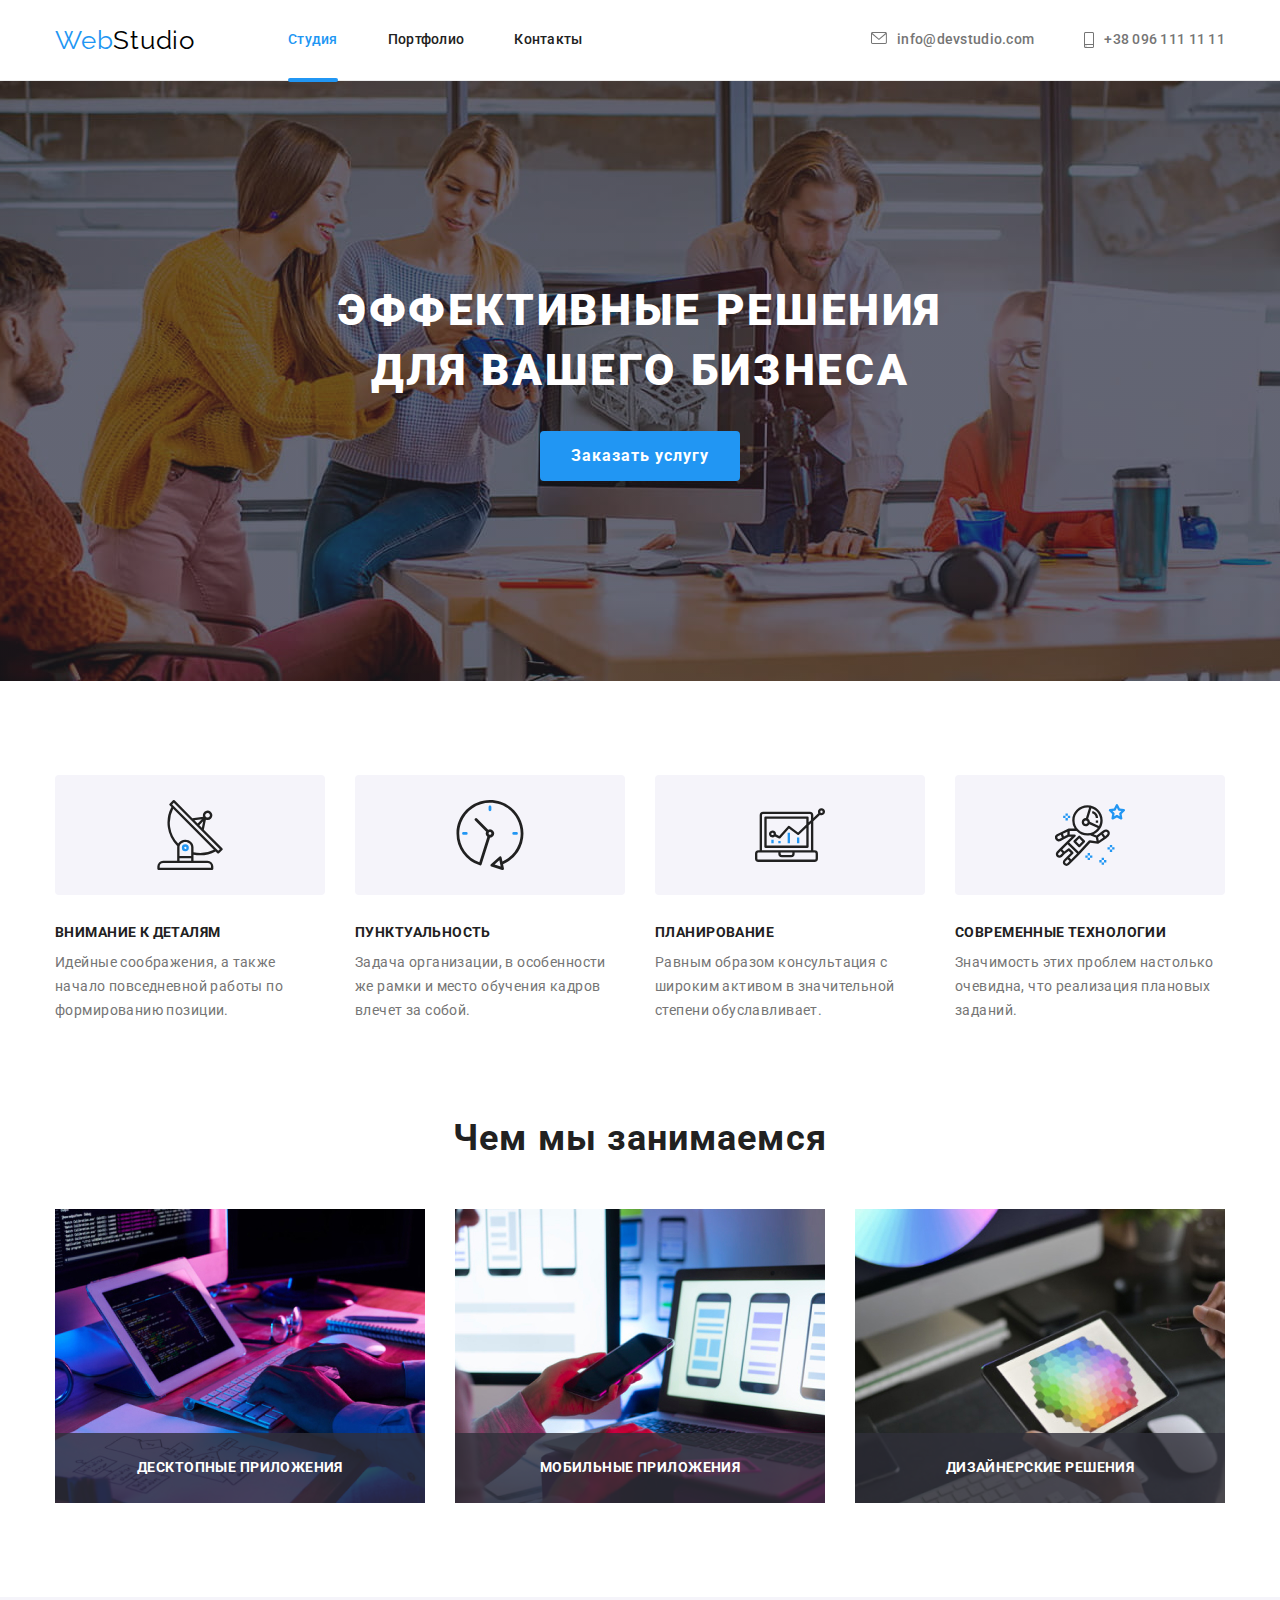
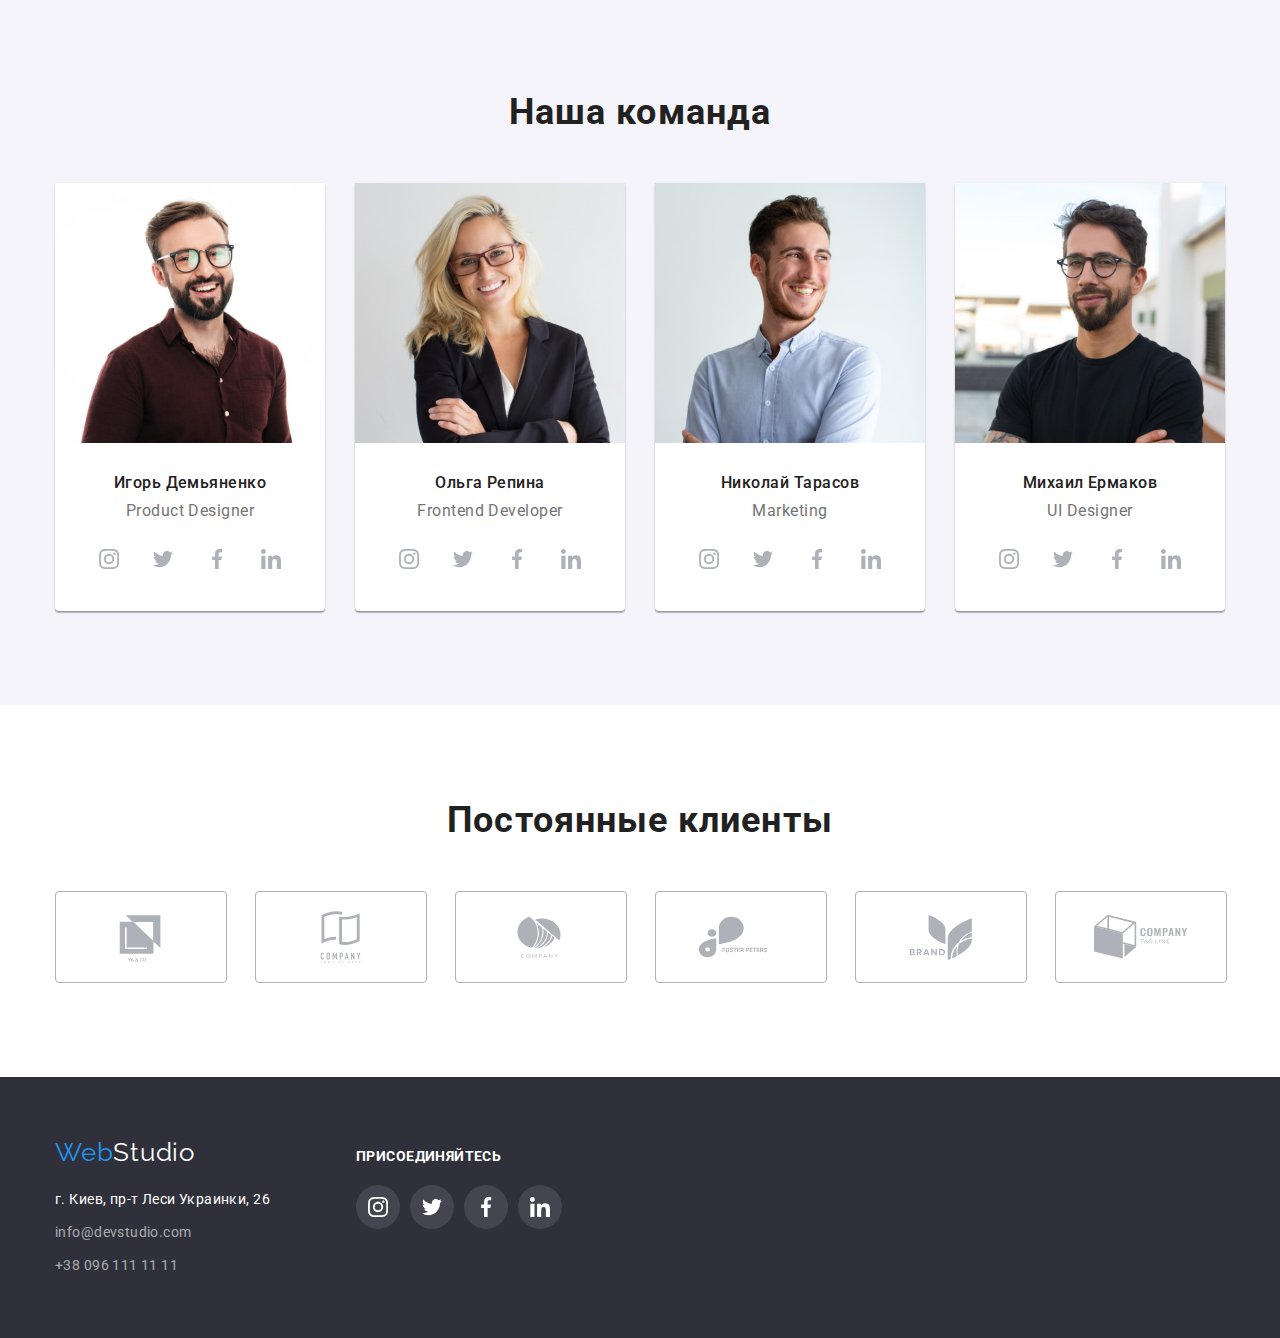
==== index.html @ a4a15072 "add file" ====
<!DOCTYPE html>
<html lang="ru">
  <head>
    <meta charset="UTF-8" />
    <meta http-equiv="X-UA-Compatible" content="IE=edge" />
    <meta name="viewport" content="width=device-width, initial-scale=1.0" />
    <title>WebStudio</title>
    <link rel="preconnect" href="https://fonts.googleapis.com" />
    <link rel="preconnect" href="https://fonts.gstatic.com" crossorigin />
    <link
      href="https://fonts.googleapis.com/css2?family=Raleway:wght@700&family=Roboto:wght@400;500;700;900&display=swap"
      rel="stylesheet"
    />
    <link
      rel="stylesheet"
      href="https://cdnjs.cloudflare.com/ajax/libs/modern-normalize/1.1.0/modern-normalize.min.css"
    />
    <link rel="stylesheet" href="./css/styles.css" />
  </head>
  <body>
    <header class="border">
      <div class="container header-div">
        <div class="header-div">
          <a href="" class="logo">
            <span class="logo-1">Web</span><span class="logo-2">Studio</span></a
          >
          <nav>
            <ul class="site-nav list">
              <li class="iten">
                <a href="./index.html" class="site-nav-activ">Студия</a>
              </li>
              <li class="iten">
                <a href="./portfolio.html" class="site-nav-list">Портфолио</a>
              </li>
              <li class="iten">
                <a href="" class="site-nav-list">Контакты</a>
              </li>
            </ul>
          </nav>
        </div>
        <div class="contacts">
          <ul class="contacts-list list">
            <li class="iten">
              <a href="mailto:info@devstudio.com" class="contacts-info">
                <svg class="header-icon" width="16" height="12">
                  <use href="./img/symbol-defs.svg#icon-envelope"></use>
                </svg>
                info@devstudio.com</a
              >
            </li>
            <li class="iten">
              <a href="tel:+380961111111" class="contacts-info">
                <svg class="header-icon" width="10" height="16">
                  <use href="./img/symbol-defs.svg#icon-smartphone"></use>
                </svg>
                +38 096 111 11 11</a
              >
            </li>
          </ul>
        </div>
      </div>
    </header>
    <main>
      <section class="heading">
        <div class="container">
          <h1 class="heading-text title">
            ЭФФЕКТИВНЫЕ РЕШЕНИЯ ДЛЯ ВАШЕГО БИЗНЕСА
          </h1>
          <button type="button" class="button-heading-activ" data-modal-open>
            Заказать услугу
          </button>
        </div>
      </section>
      <section class="heading-section">
        <div class="container">
          <ul class="features-list list">
            <li class="features-section">
              <div class="icon-div">
                <svg class="features-icon">
                  <use href="./img/symbol-defs.svg#icon-antenna"></use>
                </svg>
              </div>
              <h3 class="features-list-title title">Внимание к деталям</h3>
              <p class="features-list-text">
                Идейные соображения, а также начало повседневной работы по
                формированию позиции.
              </p>
            </li>
            <li class="features-section">
              <div class="icon-div">
                <svg class="features-icon">
                  <use href="./img/symbol-defs.svg#icon-clock"></use>
                </svg>
              </div>
              <h3 class="features-list-title title">Пунктуальность</h3>
              <p class="features-list-text">
                Задача организации, в особенности же рамки и место обучения
                кадров влечет за собой.
              </p>
            </li>
            <li class="features-section">
              <div class="icon-div">
                <svg class="features-icon">
                  <use href="./img/symbol-defs.svg#icon-diagram"></use>
                </svg>
              </div>
              <h3 class="features-list-title title">Планирование</h3>
              <p class="features-list-text">
                Равным образом консультация с широким активом в значительной
                степени обуславливает.
              </p>
            </li>
            <li class="features-section">
              <div class="icon-div">
                <svg class="features-icon">
                  <use href="./img/symbol-defs.svg#icon-astronaut"></use>
                </svg>
              </div>
              <h3 class="features-list-title title">Современные технологии</h3>
              <p class="features-list-text">
                Значимость этих проблем настолько очевидна, что реализация
                плановых заданий.
              </p>
            </li>
          </ul>
        </div>
      </section>
      <section class="heading-div">
        <div class="container user-work">
          <h2 class="user-portfolio title">Чем мы занимаемся</h2>
          <ul class="user-portfolio-list list">
            <li class="user-portfolio-img">
              <img
                src="img/img-1.jpg"
                alt="программирование"
                width="370"
                height="294"
              />
              <p class="user-img-text">Десктопные приложения</p>
            </li>
            <li class="user-portfolio-img">
              <img
                src="img/img-2.jpg"
                alt="мобильные приложения"
                width="370"
                height="294"
              />
              <p class="user-img-text">Мобильные приложения</p>
            </li>
            <li class="user-portfolio-img">
              <img src="img/img-3.jpg" alt="дизайн" width="370" height="294" />
              <p class="user-img-text">Дизайнерские решения</p>
            </li>
          </ul>
        </div>
      </section>
      <section class="user-team">
        <div class="container">
          <h2 class="user-team-title title">Наша команда</h2>
          <ul class="user-team-list list">
            <li class="user-team-img">
              <img
                src="img/img-4.jpg"
                alt="Игорь Демьяненко"
                width="270"
                height="260"
              />
              <div class="profession-div">
                <h3 class="user-name title">Игорь Демьяненко</h3>
                <p lang="en" class="user-profession">Product Designer</p>
                <div class="box">
                  <ul class="team-box list">
                    <li class="box-list">
                      <a
                        href=""
                        target="_blank"
                        rel="noopener noreferrer nofollow"
                        class="box-list-icon"
                      >
                        <svg class="user-icon" width="20" height="20">
                          <use
                            href="./img/symbol-defs.svg#icon-instagram"
                          ></use>
                        </svg>
                      </a>
                    </li>
                    <li class="box-list">
                      <a
                        href=""
                        target="_blank"
                        rel="noopener noreferrer nofollow"
                        class="box-list-icon"
                      >
                        <svg class="user-icon" width="20" height="20">
                          <use href="./img/symbol-defs.svg#icon-twitter"></use>
                        </svg>
                      </a>
                    </li>
                    <li class="box-list">
                      <a
                        href=""
                        target="_blank"
                        rel="noopener noreferrer nofollow"
                        class="box-list-icon"
                      >
                        <svg class="user-icon" width="20" height="20">
                          <use href="./img/symbol-defs.svg#icon-facebook"></use>
                        </svg>
                      </a>
                    </li>
                    <li class="box-list">
                      <a
                        href=""
                        target="_blank"
                        rel="noopener noreferrer nofollow"
                        class="box-list-icon"
                      >
                        <svg class="user-icon" width="20" height="20">
                          <use href="./img/symbol-defs.svg#icon-linkedin"></use>
                        </svg>
                      </a>
                    </li>
                  </ul>
                </div>
              </div>
            </li>
            <li class="user-team-img">
              <img
                src="img/img-5.jpg"
                alt="Ольга Репина"
                width="270"
                height="260"
              />
              <div class="profession-div">
                <h3 class="user-name title">Ольга Репина</h3>
                <p lang="en" class="user-profession">Frontend Developer</p>
                <div class="box">
                  <ul class="team-box list">
                    <li class="box-list">
                      <a
                        href=""
                        target="_blank"
                        rel="noopener noreferrer nofollow"
                        class="box-list-icon"
                      >
                        <svg class="user-icon" width="20" height="20">
                          <use
                            href="./img/symbol-defs.svg#icon-instagram"
                          ></use>
                        </svg>
                      </a>
                    </li>
                    <li class="box-list">
                      <a
                        href=""
                        target="_blank"
                        rel="noopener noreferrer nofollow"
                        class="box-list-icon"
                      >
                        <svg class="user-icon" width="20" height="20">
                          <use href="./img/symbol-defs.svg#icon-twitter"></use>
                        </svg>
                      </a>
                    </li>
                    <li class="box-list">
                      <a
                        href=""
                        target="_blank"
                        rel="noopener noreferrer nofollow"
                        class="box-list-icon"
                      >
                        <svg class="user-icon" width="20" height="20">
                          <use href="./img/symbol-defs.svg#icon-facebook"></use>
                        </svg>
                      </a>
                    </li>
                    <li class="box-list">
                      <a
                        href=""
                        target="_blank"
                        rel="noopener noreferrer nofollow"
                        class="box-list-icon"
                      >
                        <svg class="user-icon" width="20" height="20">
                          <use href="./img/symbol-defs.svg#icon-linkedin"></use>
                        </svg>
                      </a>
                    </li>
                  </ul>
                </div>
              </div>
            </li>
            <li class="user-team-img">
              <img
                src="img/img-6.jpg"
                alt="Николай Тарасов"
                width="270"
                height="260"
              />
              <div class="profession-div">
                <h3 class="user-name title">Николай Тарасов</h3>
                <p lang="en" class="user-profession">Marketing</p>
                <div class="box">
                  <ul class="team-box list">
                    <li class="box-list">
                      <a
                        href=""
                        target="_blank"
                        rel="noopener noreferrer nofollow"
                        class="box-list-icon"
                      >
                        <svg class="user-icon" width="20" height="20">
                          <use
                            href="./img/symbol-defs.svg#icon-instagram"
                          ></use>
                        </svg>
                      </a>
                    </li>
                    <li class="box-list">
                      <a
                        href=""
                        target="_blank"
                        rel="noopener noreferrer nofollow"
                        class="box-list-icon"
                      >
                        <svg class="user-icon" width="20" height="20">
                          <use href="./img/symbol-defs.svg#icon-twitter"></use>
                        </svg>
                      </a>
                    </li>
                    <li class="box-list">
                      <a
                        href=""
                        target="_blank"
                        rel="noopener noreferrer nofollow"
                        class="box-list-icon"
                      >
                        <svg class="user-icon" width="20" height="20">
                          <use href="./img/symbol-defs.svg#icon-facebook"></use>
                        </svg>
                      </a>
                    </li>
                    <li class="box-list">
                      <a
                        href=""
                        target="_blank"
                        rel="noopener noreferrer nofollow"
                        class="box-list-icon"
                      >
                        <svg class="user-icon" width="20" height="20">
                          <use href="./img/symbol-defs.svg#icon-linkedin"></use>
                        </svg>
                      </a>
                    </li>
                  </ul>
                </div>
              </div>
            </li>
            <li class="user-team-img">
              <img
                src="img/img-7.jpg"
                alt="Михаил Ермаков"
                width="270"
                height="260"
              />
              <div class="profession-div">
                <h3 class="user-name title">Михаил Ермаков</h3>
                <p lang="en" class="user-profession">UI Designer</p>
                <div class="box">
                  <ul class="team-box list">
                    <li class="box-list">
                      <a
                        href=""
                        target="_blank"
                        rel="noopener noreferrer nofollow"
                        class="box-list-icon"
                      >
                        <svg class="user-icon" width="20" height="20">
                          <use
                            href="./img/symbol-defs.svg#icon-instagram"
                          ></use>
                        </svg>
                      </a>
                    </li>
                    <li class="box-list">
                      <a
                        href=""
                        target="_blank"
                        rel="noopener noreferrer nofollow"
                        class="box-list-icon"
                      >
                        <svg class="user-icon" width="20" height="20">
                          <use href="./img/symbol-defs.svg#icon-twitter"></use>
                        </svg>
                      </a>
                    </li>
                    <li class="box-list">
                      <a
                        href=""
                        target="_blank"
                        rel="noopener noreferrer nofollow"
                        class="box-list-icon"
                      >
                        <svg class="user-icon" width="20" height="20">
                          <use href="./img/symbol-defs.svg#icon-facebook"></use>
                        </svg>
                      </a>
                    </li>
                    <li class="box-list">
                      <a
                        href=""
                        target="_blank"
                        rel="noopener noreferrer nofollow"
                        class="box-list-icon"
                      >
                        <svg class="user-icon" width="20" height="20">
                          <use href="./img/symbol-defs.svg#icon-linkedin"></use>
                        </svg>
                      </a>
                    </li>
                  </ul>
                </div>
              </div>
            </li>
          </ul>
        </div>
      </section>
      <section class="user-client">
        <div class="container">
          <h2 class="user-team-title title">Постоянные клиенты</h2>
          <ul class="team-box list">
            <li class="client-list">
              <a href="" class="client-list-icon">
                <svg class="user-icon" width="106" height="60">
                  <use href="./img/symbol-defs.svg#icon-Logo1"></use>
                </svg>
              </a>
            </li>
            <li class="client-list">
              <a href="" class="client-list-icon">
                <svg class="user-icon" width="106" height="60">
                  <use href="./img/symbol-defs.svg#icon-Logo2"></use>
                </svg>
              </a>
            </li>
            <li class="client-list">
              <a href="" class="client-list-icon">
                <svg class="user-icon" width="106" height="60">
                  <use href="./img/symbol-defs.svg#icon-Logo3"></use>
                </svg>
              </a>
            </li>
            <li class="client-list">
              <a href="" class="client-list-icon">
                <svg class="user-icon" width="106" height="60">
                  <use href="./img/symbol-defs.svg#icon-Logo4"></use>
                </svg>
              </a>
            </li>
            <li class="client-list">
              <a href="" class="client-list-icon">
                <svg class="user-icon" width="106" height="60">
                  <use href="./img/symbol-defs.svg#icon-Logo5"></use>
                </svg>
              </a>
            </li>
            <li class="client-list">
              <a href="" class="client-list-icon">
                <svg class="user-icon" width="106" height="60">
                  <use href="./img/symbol-defs.svg#icon-Logo6"></use>
                </svg>
              </a>
            </li>
          </ul>
        </div>
      </section>
    </main>

    <footer class="footer-contacts footer-div">
      <div class="container footer-container">
        <div>
          <a href="" class="logo logo-footer">
            <span class="logo-1">Web</span><span class="logo-3">Studio</span></a
          >
          <address class="footer-address">
            <ul class="footer-contacts-list list">
              <li class="footer-iten">
                <a
                  href="https://goo.gl/maps/tQwy83gQyjdD5JpE6"
                  class="footer-list-address-activ"
                  >г. Киев, пр-т Леси Украинки, 26</a
                >
              </li>
              <li class="footer-iten">
                <a href="mailto:info@devstudio.com" class="footer-list-address"
                  >info@devstudio.com</a
                >
              </li>
              <li class="footer-iten">
                <a href="tel:+380961111111" class="footer-list-address"
                  >+38 096 111 11 11</a
                >
              </li>
            </ul>
          </address>
        </div>
        <div class="footer-box">
          <h2 class="footer-title">Присоединяйтесь</h2>
          <ul class="team-box list">
            <li class="box-list">
              <a
                href=""
                target="_blank"
                rel="noopener noreferrer nofollow"
                class="team-box-list"
              >
                <svg class="user-icon" width="20" height="20">
                  <use href="./img/symbol-defs.svg#icon-instagram-f"></use>
                </svg>
              </a>
            </li>
            <li class="box-list">
              <a
                href=""
                target="_blank"
                rel="noopener noreferrer nofollow"
                class="team-box-list"
              >
                <svg class="user-icon" width="20" height="20">
                  <use href="./img/symbol-defs.svg#icon-twitter-f"></use>
                </svg>
              </a>
            </li>
            <li class="box-list">
              <a
                href=""
                target="_blank"
                rel="noopener noreferrer nofollow"
                class="team-box-list"
              >
                <svg class="user-icon" width="20" height="20">
                  <use href="./img/symbol-defs.svg#icon-facebook-f"></use>
                </svg>
              </a>
            </li>
            <li class="box-list">
              <a
                href=""
                target="_blank"
                rel="noopener noreferrer nofollow"
                class="team-box-list"
              >
                <svg class="user-icon" width="20" height="20">
                  <use href="./img/symbol-defs.svg#icon-linkedin-f"></use>
                </svg>
              </a>
            </li>
          </ul>
        </div>
      </div>
    </footer>
    <div class="backdrop is-hidden" data-modal>
      <div class="modal">
        <button type="button" class="modal-close-btn" data-modal-close>
          X
        </button>
      </div>
    </div>
    <script src="./js/modal.js"></script>
  </body>
</html>
---- css/styles.css ----
:root {
  --primary-text-color: #757575;
  --title-text-color: #212121;
  --activ-color: #2196f3;
  --color-header: #000000;
  --color-text-reserve: #ffffff;
  --color-footer-contacts: rgba(255, 255, 255, 0.6);
  --color-icons: #afb1b8;
}

body {
  margin: 0;
  font-family: "Roboto", sans-serif;
  background-color: #ffffff;
  color: var(--title-text-color);
}

/*--------------------------logo----------------------------*/
.logo {
  text-decoration: none;
  display: flex;
  padding-top: 24px;
  padding-bottom: 24px;
}

.logo-1,
.logo-2,
.logo-3 {
  font-family: "Raleway", sans-serif;
  font-size: 26px;
  line-height: 1.19;
  letter-spacing: 0.03em;
}

.logo-1 {
  color: var(--activ-color);
}

.logo-2 {
  color: var(--color-header);
}

.logo-3 {
  color: var(--color-text-reserve);
}

.container {
  width: 1200px;
  margin: 0 auto;
  padding-left: 15px;
  padding-right: 15px;
}

/*--------------------------studio-main---------------------------*/
.border {
  border-bottom: 1px solid #ececec;
}

.title {
  color: var(--title-text-color);
  margin: 0;
}

.header-div {
  display: flex;
  align-items: center;
}

.contacts-list > .iten {
  display: flex;
  align-items: center;
}

.list {
  margin: 0;
  padding: 0;
  list-style: none;
}

.site-nav {
  display: flex;
  margin-left: 93px;
  align-items: baseline;
}

.iten:not(:last-child) {
  margin-right: 50px;
}

.site-nav a {
  text-decoration: none;
  transition: color 250ms cubic-bezier(0.4, 0, 0.2, 1), fill 250ms cubic-bezier(0.4, 0, 0.2, 1);
}

.site-nav-activ {
  display: block;
  padding-top: 32px;
  padding-bottom: 32px;

  font-weight: 500;
  font-size: 14px;
  line-height: 1.14;
  color: var(--activ-color);
  letter-spacing: 0.02em;
  position: relative;
}

.site-nav-list {
  display: block;
  padding-top: 32px;
  padding-bottom: 32px;

  font-weight: 500;
  font-size: 14px;
  line-height: 1.14;
  color: var(--title-text-color);
  letter-spacing: 0.02em;
  position: relative;
  transition: color 250ms cubic-bezier(0.4, 0, 0.2, 1), fill 250ms cubic-bezier(0.4, 0, 0.2, 1);
}

.site-nav a:hover,
.site-nav a:focus {
  color: var(--activ-color);
}

.site-nav-list:hover::after {
  content: "";
  height: 4px;
  width: 100%;
  background-color: #2196f3;
  border-radius: 2px;
  margin-top: 30px;
  display: block;
  position: absolute;
}

.site-nav-activ::after {
  content: "";
  height: 4px;
  width: 100%;
  background-color: #2196f3;
  border-radius: 2px;
  margin-top: 30px;
  display: block;
  position: absolute;
}

.contacts {
  display: flex;
  margin-left: auto;
}

.contacts-list {
  display: flex;
  margin-left: auto;
}

.contacts .contacts-info {
  display: flex;
  padding-top: 32px;
  padding-bottom: 32px;

  font-weight: 500;
  font-size: 14px;
  line-height: 1.14;
  text-decoration: none;
  color: var(--primary-text-color);
  letter-spacing: 0.02em;
  transition: color 250ms cubic-bezier(0.4, 0, 0.2, 1), fill 250ms cubic-bezier(0.4, 0, 0.2, 1);
}

.header-icon {
  margin-right: 10px;
  fill: currentColor;
}

.contacts-list .contacts-info:hover,
.contacts-list .contacts-info:focus {
  color: var(--activ-color);
}

.heading-div {
  padding-bottom: 94px;
}

.heading {
  background-color: #c4c4c4;
  height: 600px;
  padding-top: 200px;
  background-image: linear-gradient(
      to right,
      rgba(47, 48, 58, 0.4),
      rgba(47, 48, 58, 0.4)
    ),
    url(../img/hero.jpg);

  background-repeat: no-repeat;
  background-position: center;
  background-size: cover;
}

.heading-text {
  display: block;
  margin: 0 252px;
  text-align: center;
  margin-bottom: 30px;

  font-weight: 900;
  font-size: 44px;
  line-height: 1.36;
  text-transform: uppercase;
  color: var(--color-text-reserve);
  letter-spacing: 0.06em;
}

.button-heading-activ {
  display: inline-block;
  align-items: center;
  text-align: center;
  border: 2px solid var(--activ-color);
  border-radius: 4px;
  margin: 0 485px;
  width: 200px;
  height: 50px;

  cursor: pointer;
  font-weight: 700;
  font-size: 16px;
  line-height: 1.88;
  font-family: inherit;
  color: var(--color-text-reserve);
  background-color: #2196f3;
  border-color: var(--activ-color);
  letter-spacing: 0.06em;
}

.container > .button-heading-activ {
  transition: background-color 250ms cubic-bezier(0.4, 0, 0.2, 1), fill 250ms cubic-bezier(0.4, 0, 0.2, 1);
}

.container > .button-heading-activ:hover,
.container > .button-heading-activ:focus {
  background-color: #188ce8;
  box-shadow: 0px 4px 4px rgba(0, 0, 0, 0.15);
  border-radius: 4px;
  border-color: var(--activ-color);
}

.heading-section {
  padding-top: 94px;
  padding-bottom: 94px;
}

.features-list {
  display: flex;
}

.features-section:not(:last-child) {
  margin-right: 30px;
}

.features-section {
  display: block;
  margin-left: auto;
  width: 270px;
}

.icon-div {
  display: flex;
  height: 120px;
  margin-bottom: 30px;
  background-color: #f5f4fa;
  border-radius: 4px;
  justify-content: center;
  align-items: center;
}

.features-icon {
  width: 70px;
  height: 70px;
}

.features-list-title {
  display: block;
  padding: 0;
  font-weight: 700;
  font-size: 14px;
  line-height: 1.14;
  text-transform: uppercase;
  letter-spacing: 0.03em;
}

.features-list-text {
  display: block;
  margin: 10px 0 0 0;
  font-size: 14px;
  line-height: 1.71;
  color: var(--primary-text-color);
  letter-spacing: 0.03em;
}

.user-portfolio {
  display: block;
  margin: 0 0 50px 0;
  text-align: center;

  font-weight: 700;
  font-size: 36px;
  line-height: 1.17;
  letter-spacing: 0.03em;
}

.user-portfolio-list {
  display: flex;
}

.user-portfolio-img {
  position: relative;
}

.user-img-text {
  position: absolute;
  bottom: 0;
  height: 70px;
  width: 100%;
  background-color: rgba(47, 48, 58, 0.8);
  font-weight: 700;
  font-size: 14px;
  line-height: 1.14;
  text-align: center;
  letter-spacing: 0.03em;
  text-transform: uppercase;
  color: #ffffff;
  margin: 0;
  padding: 27px 82px;
}

.user-portfolio-img img {
  display: block;
}

.user-portfolio-img:not(:last-child) {
  margin-right: 30px;
}

.user-team {
  background-color: #f5f4fa;
  padding-top: 94px;
  padding-bottom: 94px;
}

.user-team-title {
  display: block;
  margin: 0;
  text-align: center;
  padding-bottom: 50px;

  font-weight: 700;
  font-size: 36px;
  line-height: 1.17;
  letter-spacing: 0.03em;
}

.user-team-list {
  display: flex;
}

.user-team-list img {
  display: block;
}

.user-team-img:not(:last-child) {
  margin-right: 30px;
}

.user-team-img {
  background-color: #ffffff;
  box-shadow: 0px 1px 3px rgba(0, 0, 0, 0.12), 0px 1px 1px rgba(0, 0, 0, 0.14),
    0px 2px 1px rgba(0, 0, 0, 0.2);
  border-radius: 0px 0px 4px 4px;
  width: 270px;
}

.profession-div {
  padding-top: 30px;
  padding-bottom: 30px;
}

.user-name {
  display: block;
  margin: 0 0 10px 0;
  text-align: center;

  font-weight: 500;
  font-size: 16px;
  line-height: 1.19;
  letter-spacing: 0.03em;
}

.user-profession {
  display: block;
  margin: 0;
  text-align: center;

  font-size: 16px;
  line-height: 1.17;
  color: var(--primary-text-color);
  letter-spacing: 0.03em;
}

.box {
  display: block;
  margin-top: 16px;
}

.team-box {
  display: flex;
  justify-content: center;
}

.box-list-icon {
  display: flex;
  justify-content: center;
  align-items: center;
  width: 44px;
  height: 44px;
  border-radius: 50%;
  padding: 0;
  background-color: #ffffff;
  fill: var(--color-icons);
  transition: background-color 250ms cubic-bezier(0.4, 0, 0.2, 1), fill 250ms cubic-bezier(0.4, 0, 0.2, 1);
}

.box-list:not(:last-child) {
  margin-right: 10px;
}

.box-list-icon:hover,
.box-list-icon:focus {
  background-color: #2196f3;
  fill: var(--color-text-reserve);
}

.user-client {
  padding-top: 94px;
  padding-bottom: 94px;
}

.client-list {
  display: flex;
  width: 170px;
  height: 92px;
  padding: 0;
}

.client-list:not(:last-child) {
  margin-right: 30px;
}

.client-list-icon {
  justify-content: center;
  border: 1px solid #afb1b8;
  box-sizing: border-box;
  border-radius: 4px;
  fill: var(--color-icons);
  transition: border 250ms cubic-bezier(0.4, 0, 0.2, 1), fill 250ms cubic-bezier(0.4, 0, 0.2, 1);
}

.client-list .user-icon {
  margin: 16px 32px;
}

.client-list-icon:hover,
.client-list-icon:focus {
  border: 1px solid #2196f3;
  fill: var(--activ-color);
}

/*--------------------------footer----------------------------*/
.footer-div {
  background-color: #2f303a;
  padding-top: 60px;
  padding-bottom: 60px;
}

.logo-footer {
  padding-bottom: 20px;
  padding-top: 0;
  width: 145px;
}

.footer-contacts-list {
  display: flex;
  flex-direction: column;
  width: 231px;
  padding-left: 0;
}

.footer-iten:not(:last-child) {
  margin-bottom: 9px;
}

.footer-address {
  margin: 0;
  width: 231px;
  font-size: 14px;
  line-height: 1.71;
  font-style: normal;
  letter-spacing: 0.03em;
}

.footer-list-address-activ {
  text-decoration: none;
  color: var(--color-text-reserve);
}

.footer-list-address {
  color: var(--color-footer-contacts);
  text-decoration: none;
  transition: color 250ms cubic-bezier(0.4, 0, 0.2, 1), fill 250ms cubic-bezier(0.4, 0, 0.2, 1);
}

.footer-list-address:hover,
.footer-list-address:focus {
  color: var(--color-text-reserve);
}

.footer-title {
  display: block;
  margin: 0;
  text-align: left;
  padding-bottom: 20px;

  font-weight: 700;
  font-size: 14px;
  line-height: 1.14;
  letter-spacing: 0.03em;
  text-transform: uppercase;
  color: var(--color-text-reserve);
}

.footer-container {
  display: flex;
}

.footer-box {
  margin-top: 12px;
  margin-left: 70px;
}

.team-box-list {
  display: flex;
  justify-content: center;
  align-items: center;
  width: 44px;
  height: 44px;
  border-radius: 50%;
  padding: 0;
  background-color: rgba(255, 255, 255, 0.1);
  fill: var(--color-text-reserve);
  transition: background-color 250ms cubic-bezier(0.4, 0, 0.2, 1), fill 250ms cubic-bezier(0.4, 0, 0.2, 1);
}

.footer-box .box-list:not(:last-child) {
  margin-right: 10px;
}

.team-box-list:hover,
.team-box-list:focus {
  background-color: #2196f3;
  fill: var(--color-text-reserve);
}

/*--------------------------portfolio----------------------------*/
.portfolio-section {
  padding-bottom: 94px;
  padding-top: 94px;
}

.button-list-div {
  margin-bottom: 50px;
}

.button-list {
  display: flex;
  justify-content: center;
  margin: 0;
}

.button-list > .iten:not(:last-child) {
  margin-right: 8px;
}

.button-current-activ {
  display: inline-block;
  align-items: center;
  text-align: center;
  padding: 6px 22px;

  cursor: pointer;
  font-weight: 500;
  font-size: 16px;
  line-height: 1.63;
  font-family: inherit;
  color: var(--color-text-reserve);
  background-color: #2196f3;
  border: none;
  letter-spacing: 0.03em;
  border-radius: 4px;
  box-shadow: 0px 3px 1px rgba(0, 0, 0, 0.1), 0px 1px 2px rgba(0, 0, 0, 0.08),
    0px 2px 2px rgba(0, 0, 0, 0.12);
}

.button-current {
  display: inline-block;
  align-items: center;
  text-align: center;
  padding: 6px 22px;

  cursor: pointer;
  font-weight: 500;
  font-size: 16px;
  line-height: 1.63;
  font-family: inherit;
  color: var(--title-text-color);
  background-color: #f5f4fa;
  border: none;
  letter-spacing: 0.03em;
  border-radius: 4px;
  transition: color 250ms cubic-bezier(0.4, 0, 0.2, 1), fill 250ms cubic-bezier(0.4, 0, 0.2, 1);
}

.button-current:hover,
.button-current:focus {
  color: var(--color-text-reserve);
  background-color: #2196f3;
  border-color: var(--activ-color);
  box-shadow: 0px 3px 1px rgba(0, 0, 0, 0.1), 0px 1px 2px rgba(0, 0, 0, 0.08),
    0px 2px 2px rgba(0, 0, 0, 0.12);
}

.user-portfolio-items {
  display: flex;
  flex-wrap: wrap;
}

.user-portfolio-element {
  width: 370px;
  margin-right: 30px;
  margin-bottom: 30px;
  border: 1px solid #eeeeee;
  box-sizing: border-box;
  transition: color 250ms cubic-bezier(0.4, 0, 0.2, 1), fill 250ms cubic-bezier(0.4, 0, 0.2, 1);
}

.user-portfolio-element:hover .user-portfolio-text {
  transform: translateY(0);
}

.portfolio-img-text {
  position: relative;
  overflow: hidden;
}

.user-portfolio-text {
  position: absolute;
  top: 0;
  background-color: rgba(33, 150, 243, 0.9);
  color: var(--color-text-reserve);
  font-size: 18px;
  line-height: 1.56;
  letter-spacing: 0.03em;
  padding: 63px 24px;
  margin: 0;
  transform: translateY(100%);
  transition: 250ms linear;
  overflow: auto;
}

.user-portfolio-element:hover {
  box-shadow: 0px 4px 4px rgba(0, 0, 0, 0.25);
}

.user-portfolio-element:nth-child(3n) {
  margin-right: 0;
}

.user-portfolio-element:nth-last-child(-n + 3) {
  margin-bottom: 0;
}

.user-portfolio-element img {
  display: block;
}

.portfolio-title {
  padding-top: 20px;
  padding-left: 24px;
  padding-bottom: 20px;
}

.user-portfolio-name {
  display: block;
  margin: 0 0 4px 0;

  font-weight: 700;
  font-size: 18px;
  line-height: 2;
  letter-spacing: 0.06em;
}

.user-portfolio-type {
  display: block;
  margin: 0;

  font-size: 16px;
  line-height: 1.88;
  color: var(--primary-text-color);
  letter-spacing: 0.03em;
}

/* ------------------------------------modal------------------------------ */

.backdrop {
  position: fixed;
  top: 0;
  background-color: rgba(0, 0, 0, 0.2);
  width: 100%;
  height: 100%;
  transition: opacity 250ms, visibility 250ms;
}

.backdrop.is-hidden .modal {
  transform: scale(0.25) rotateY(60deg);
}

.modal {
  width: 528px;
  height: 581px;
  background-color: #ffffff;
  border-radius: 4px;
  position: absolute;
  top: 50%;
  left: 50%;
  transition: transform 250ms;
  transform: translate(-50%, -50%) scale(1) rotateY(0);
}

.modal-close-btn {
  display: inline-block;
  cursor: pointer;
  color: var(--color-header);
  background-color: transparent;
  border: 1px solid rgba(0, 0, 0, 0.1);
  width: 30px;
  height: 30px;
  border-radius: 50%;
  position: absolute;
  top: 8px;
  right: 8px;
  padding: 0;
  text-align: center;
}

.modal-close-btn:hover,
.modal-close-btn:focus {
  border: 1px solid rgba(0, 0, 0);
}

.is-hidden {
  opacity: 0;
  pointer-events: none;
  visibility: hidden;
}
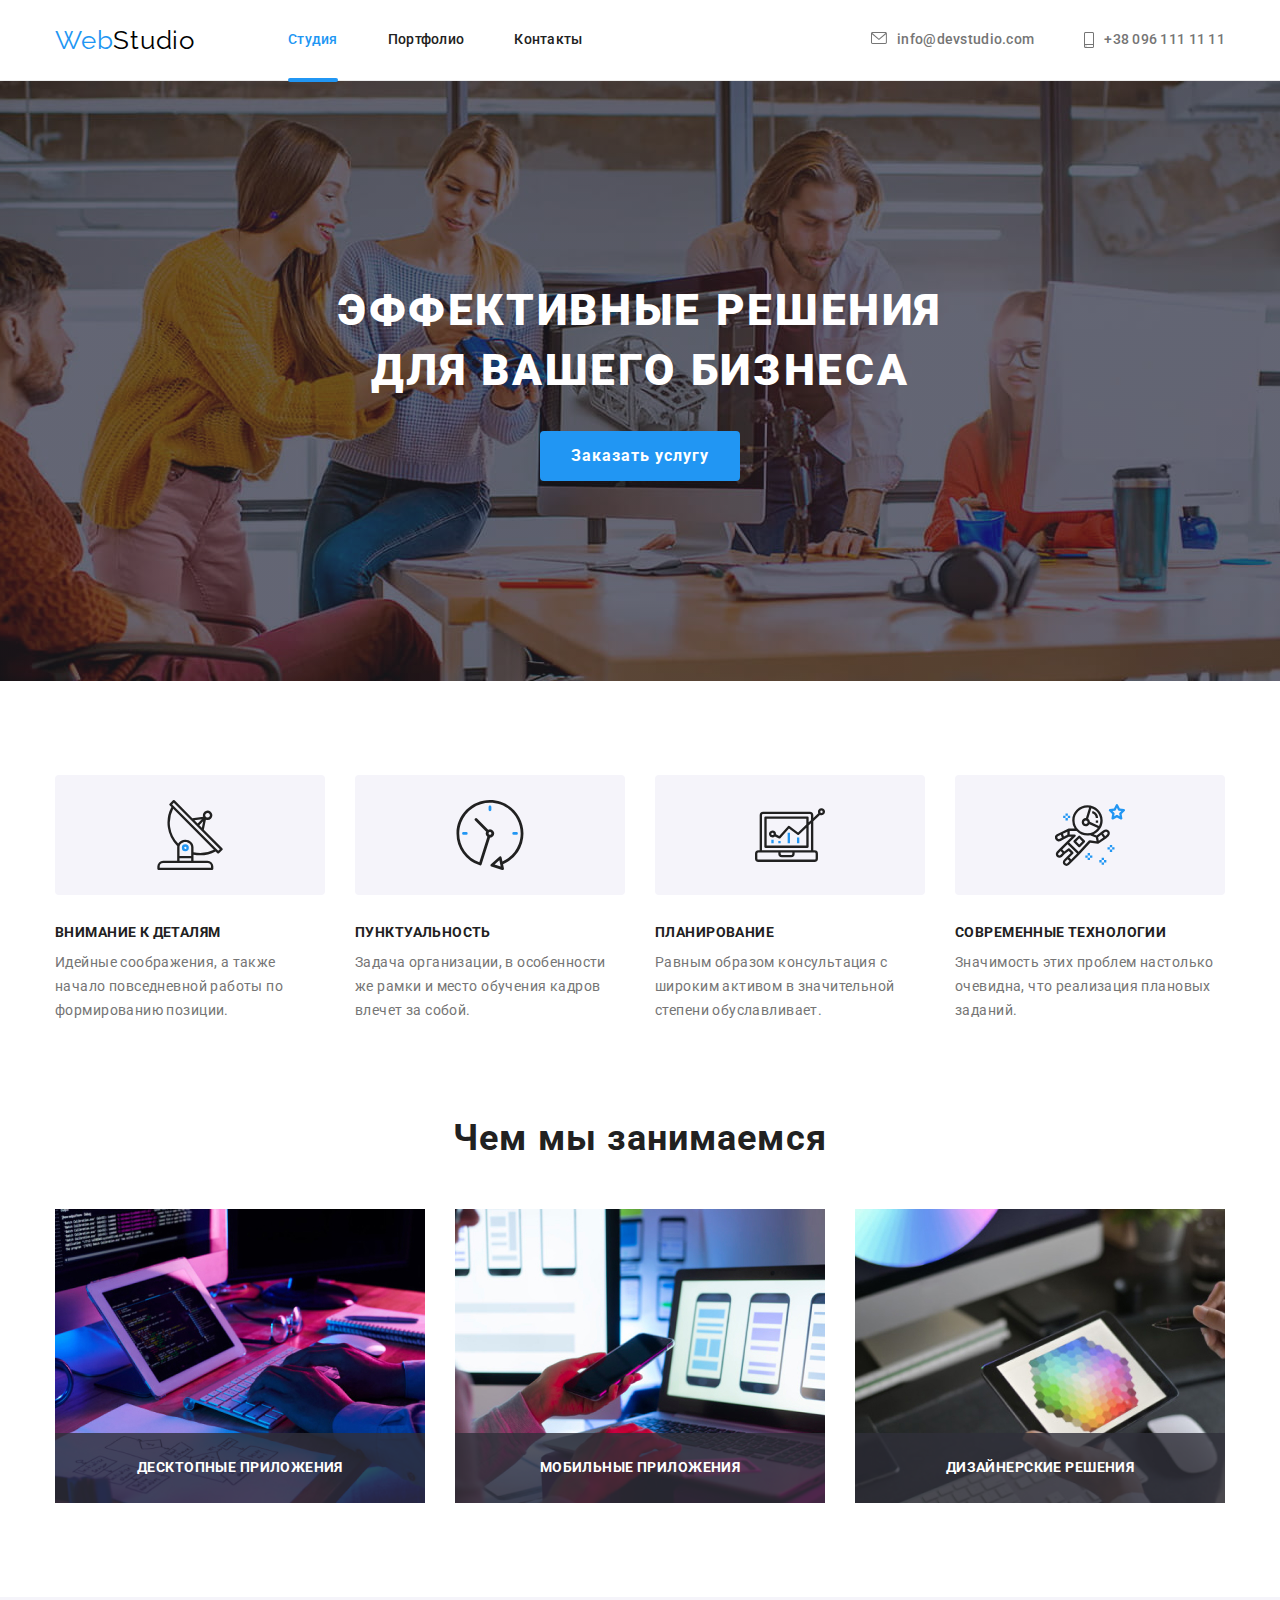
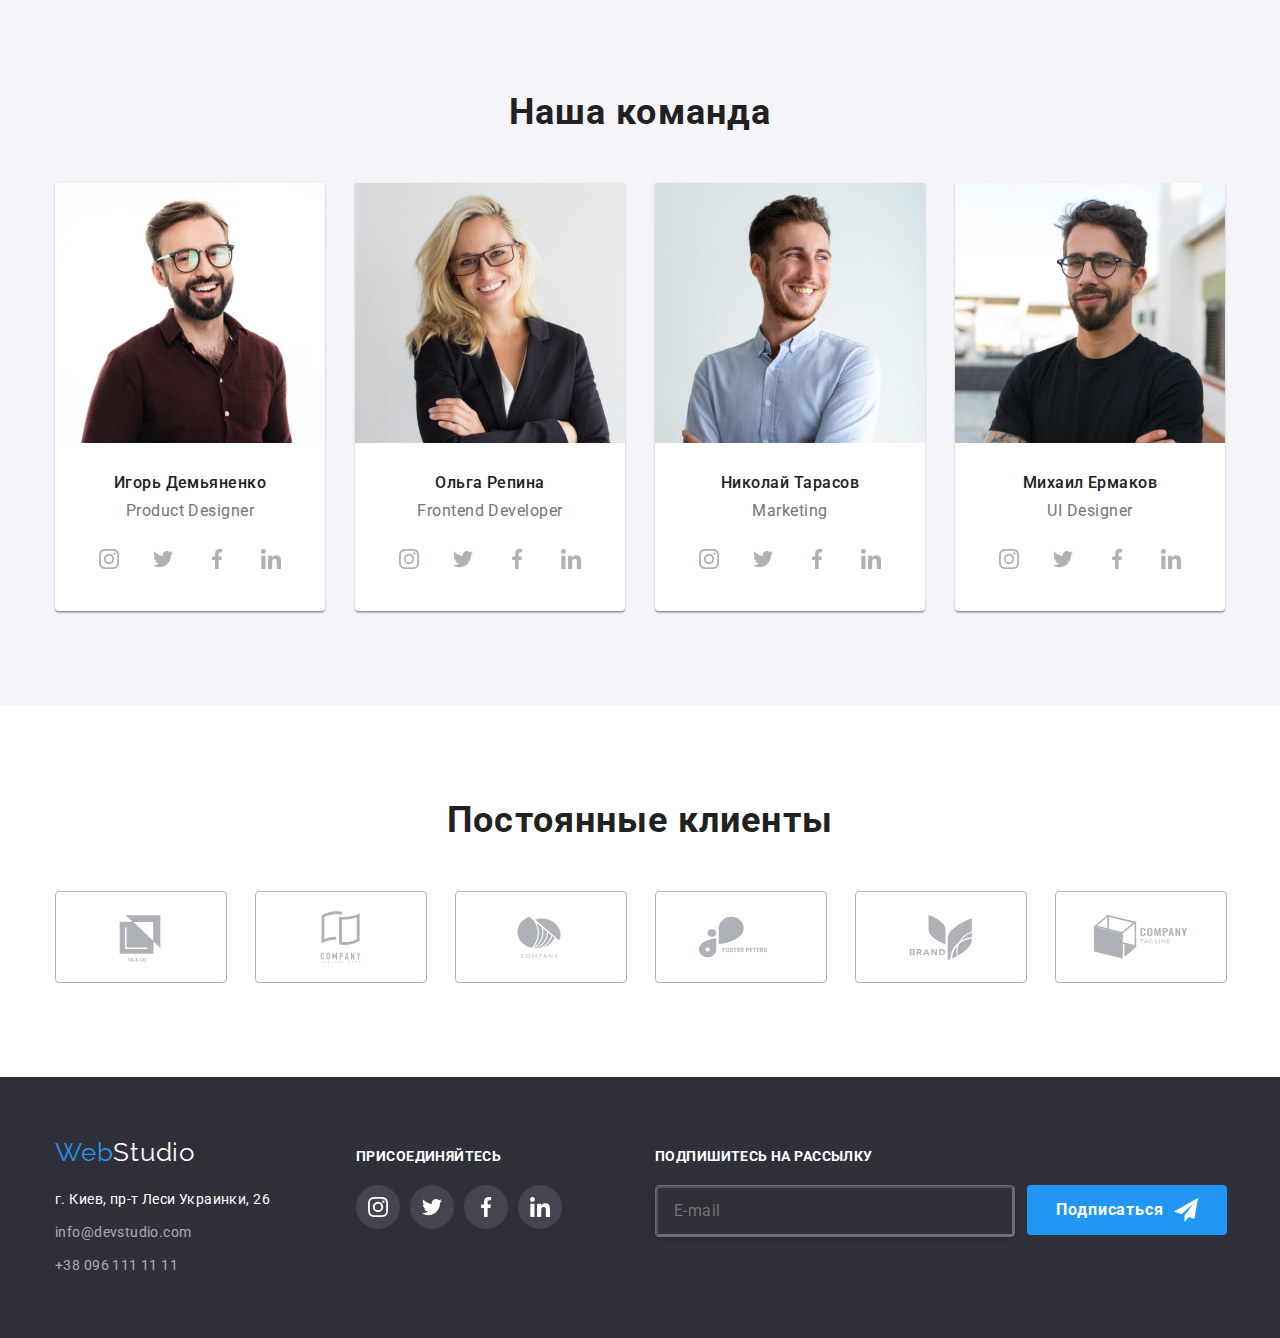
==== commit 4554dccf: "add footer-e-mail" ====
--- a/index.html
+++ b/index.html
@@ -557,8 +557,23 @@
             </li>
           </ul>
         </div>
+        <div class="footer-mail">
+          <h2 class="footer-title">Подпишитесь на рассылку</h2>
+          <form class="footer-form">
+            <label class="footer-form-label">
+              <input type="email" class="footer-form-input" name="email" placeholder="E-mail" required />
+            </label>
+              <button type="submit" class="button-mail">Подписаться
+                <svg class="footer-icon" width="24" height="24">
+                  <use href="./img/symbol-defs.svg#icon-send-f"></use>
+                </svg>
+              </button>
+          </form>
+        </div>
       </div>
     </footer>
+<!---------------------------------------- modal ------------------->
+
     <div class="backdrop is-hidden" data-modal>
       <div class="modal">
         <button type="button" class="modal-close-btn" data-modal-close>
--- a/css/styles.css
+++ b/css/styles.css
@@ -572,6 +572,82 @@
   fill: var(--color-text-reserve);
 }
 
+.footer-form {
+  display: flex;
+}
+
+.footer-form-label {
+  display: flex;
+  box-sizing: border-box;
+  border: 1px solid rgba(255, 255, 255, 0.3);
+  filter: drop-shadow(0px 4px 4px rgba(0, 0, 0, 0.15));
+  border-radius: 4px;
+}
+
+.footer-form-input {
+  display: flex;
+  align-items: center;
+  font-size: 16px;
+  line-height: 1.25;
+  letter-spacing: 0.03em;
+  color: var(--color-footer-contacts);
+  height: 50px;
+  width: 358px;
+  padding-left: 16px;
+  background-color: #2f303a;
+}
+
+.footer-form-input:valid {
+  border-color: var(--activ-color);
+}
+
+.footer-form-input:invalid {
+  border-color: rgba(255, 255, 255, 0.3);
+}
+
+.footer-form-input:focus {
+  border-color: var(--activ-color);
+}
+
+.footer-mail {
+  margin-top: 12px;
+  margin-left: 93px;
+}
+
+.button-mail {
+  display: flex;
+  align-items: center;
+  justify-content: center;
+  border: 2px solid var(--activ-color);
+  border-radius: 4px;
+  margin-left: 12px;
+  width: 200px;
+  height: 50px;
+
+  cursor: pointer;
+  font-weight: 700;
+  font-size: 16px;
+  line-height: 1.88;
+  font-family: inherit;
+  color: var(--color-text-reserve);
+  background-color: #2196f3;
+  border-color: var(--activ-color);
+  letter-spacing: 0.06em;
+  transition: background-color 250ms cubic-bezier(0.4, 0, 0.2, 1), fill 250ms cubic-bezier(0.4, 0, 0.2, 1);
+}
+
+.button-mail:hover,
+.button-mail:focus {
+  background-color: #188ce8;
+  box-shadow: 0px 4px 4px rgba(0, 0, 0, 0.15);
+  border-radius: 4px;
+  border-color: var(--activ-color);
+}
+
+.footer-icon {
+  margin-left: 10px;
+  fill: currentColor;
+}
 /*--------------------------portfolio----------------------------*/
 .portfolio-section {
   padding-bottom: 94px;
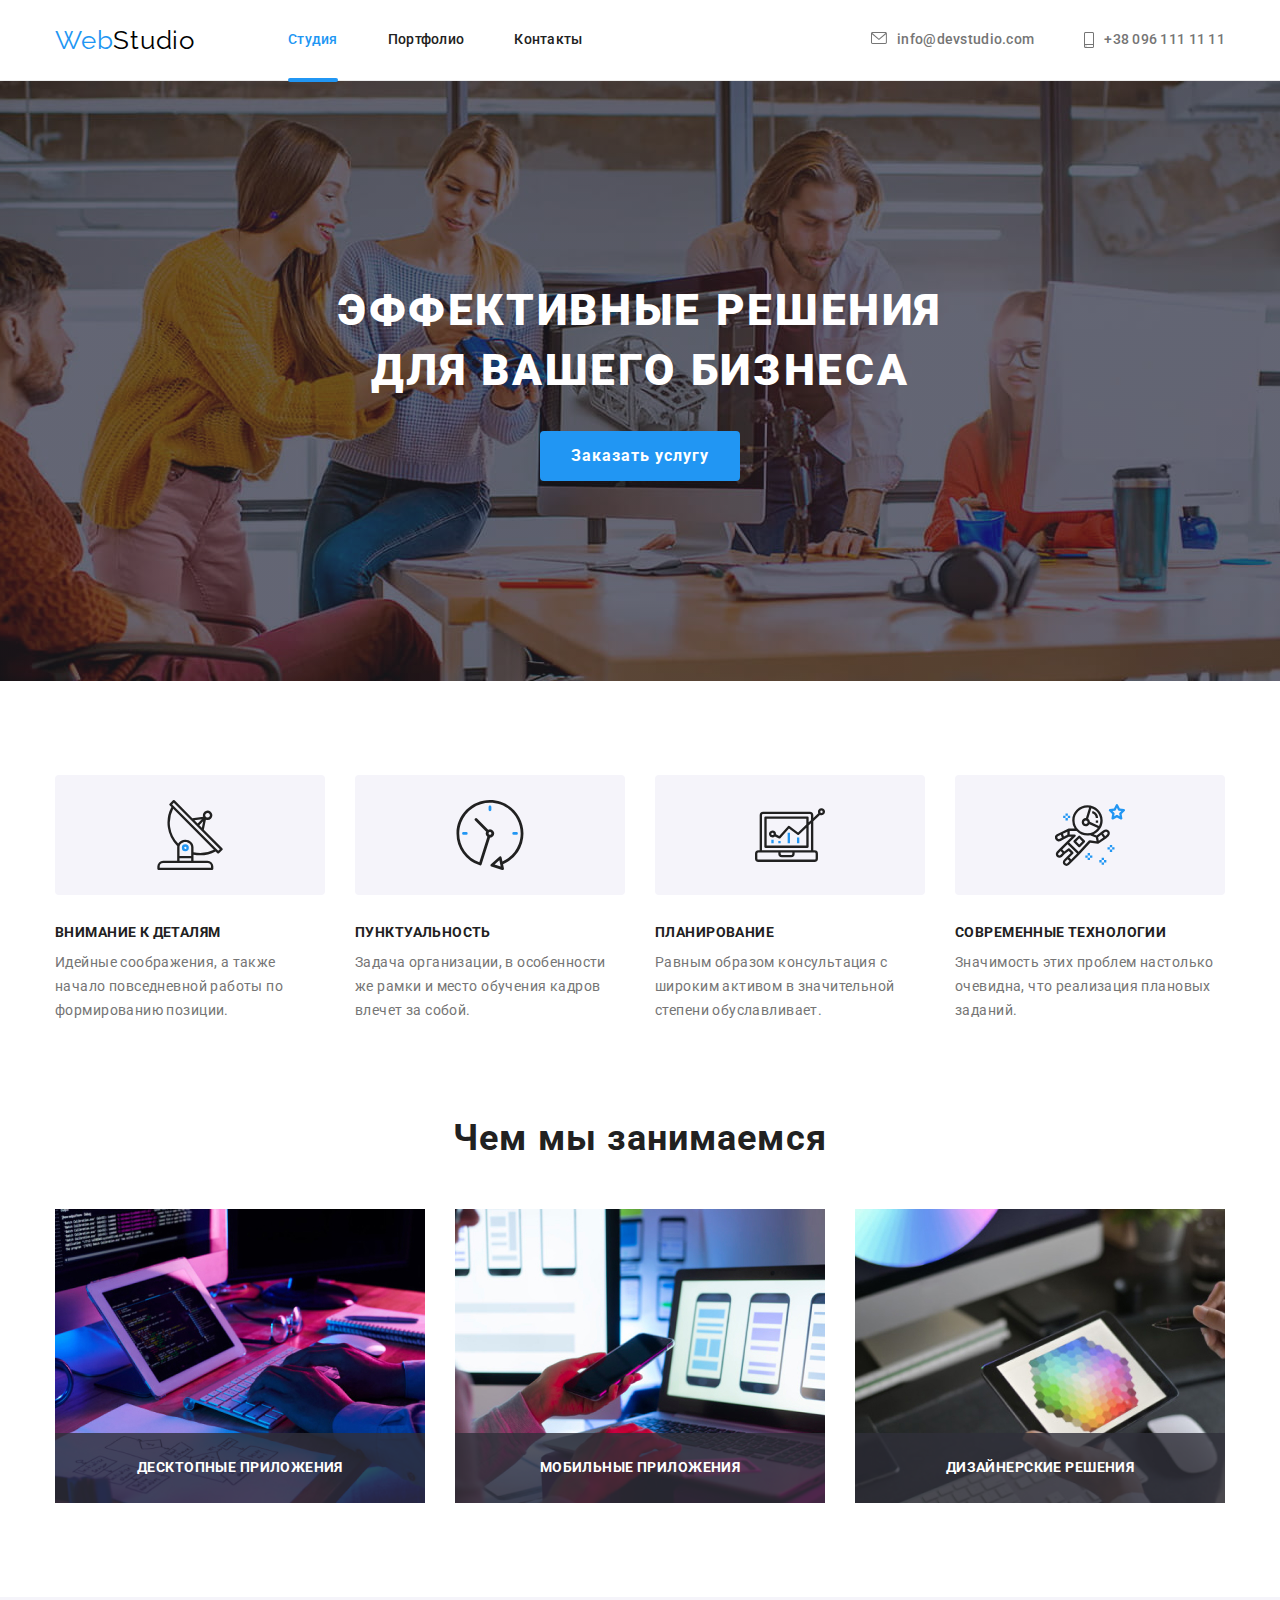
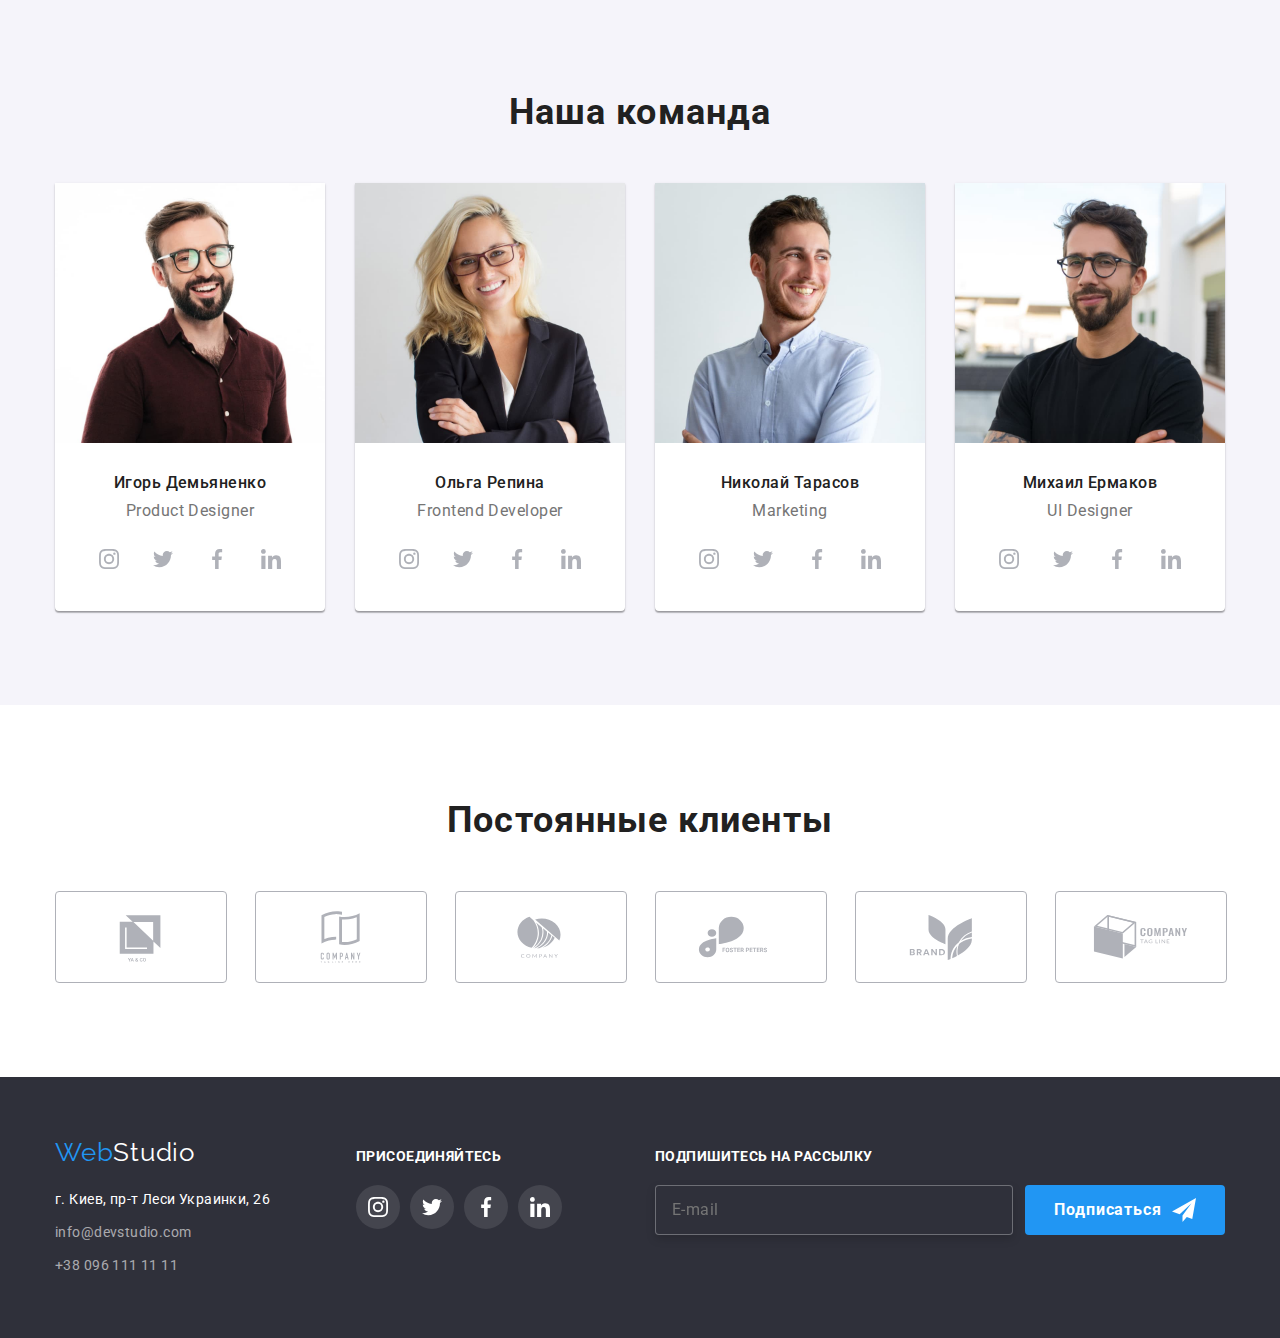
==== commit fd084d9a: "add correct" ====
--- a/index.html
+++ b/index.html
@@ -399,8 +399,7 @@
                         href=""
                         target="_blank"
                         rel="noopener noreferrer nofollow"
-                        class="box-list-icon"
-                      >
+                        class="box-list-icon">
                         <svg class="user-icon" width="20" height="20">
                           <use href="./img/symbol-defs.svg#icon-facebook"></use>
                         </svg>
@@ -561,26 +560,102 @@
           <h2 class="footer-title">Подпишитесь на рассылку</h2>
           <form class="footer-form">
             <label class="footer-form-label">
-              <input type="email" class="footer-form-input" name="email" placeholder="E-mail" required />
+              <input
+                type="email"
+                class="footer-form-input"
+                name="email"
+                placeholder="E-mail"
+                required
+              />
             </label>
-              <button type="submit" class="button-mail">Подписаться
-                <svg class="footer-icon" width="24" height="24">
-                  <use href="./img/symbol-defs.svg#icon-send-f"></use>
-                </svg>
-              </button>
+            <button type="submit" class="button-mail">
+              Подписаться
+              <svg class="footer-icon" width="24" height="24">
+                <use href="./img/symbol-defs.svg#icon-send-f"></use>
+              </svg>
+            </button>
           </form>
         </div>
       </div>
     </footer>
-<!---------------------------------------- modal ------------------->
+    <!---------------------------------------- modal ------------------->
 
     <div class="backdrop is-hidden" data-modal>
       <div class="modal">
         <button type="button" class="modal-close-btn" data-modal-close>
-          X
+          <svg class="modal-close-icon" width="30" height="30">
+            <use href="./img/symbol-defs.svg#icon-close"></use>
+          </svg>
         </button>
+        <h2 class="modal-title">Оставьте свои данные, мы вам перезвоним</h2>
+        <label class="modal-label modal-user-name" for="user-name">Имя</label>
+        <div class="modal-input-div">
+          <input
+            type="text"
+            class="modal-input"
+            name="user-name"
+            placeholder=" "
+            required
+            minlength="2"
+            id="user-name"
+          />
+          <svg class="modal-input-icon" width="18" height="18">
+            <use href="./img/symbol-defs.svg#icon-person-modal"></use>
+          </svg>
+        </div>
+        <label class="modal-label" for="user-tel">Телефон</label>
+        <div class="modal-input-div">
+          <input
+            type="tel"
+            class="modal-input"
+            name="user-tel"
+            placeholder=" "
+            required
+            id="user-tel"
+            title="+380 (66) 123-45-67"
+          />
+          <svg class="modal-input-icon" width="18" height="18">
+            <use href="./img/symbol-defs.svg#icon-phone-modal"></use>
+          </svg>
+        </div>
+        <label class="modal-label" for="user-mail">Почта</label>
+        <div class="modal-input-div">
+          <input
+            type="email"
+            class="modal-input"
+            name="user-mail"
+            placeholder=" "
+            id="user-mail"
+            required
+          />
+          <svg class="modal-input-icon" width="18" height="18">
+            <use href="./img/symbol-defs.svg#icon-email-modal"></use>
+          </svg>
+        </div>
+        <label class="modal-label" for="user-text">Комментарий</label>
+        <textarea
+          name="user-text"
+          id="user-text"
+          class="modal-text"
+          placeholder="Введите текст"
+        ></textarea>
+        <div class="modal-field-div">
+          <input
+            type="checkbox"
+            class="input-chek vis-hidden"
+            id="input-chek"
+            name="policy"
+            value="policy"
+          />
+          <label for="input-chek" class="chek-text"
+            >Соглашаюсь с рассылкой и принимаю<a href="" class="chek-text-link"
+              >Условия договора</a
+            ></label
+          >
+        </div>
+        <button type="submit" class="button-chek">Ответить</button>
       </div>
     </div>
     <script src="./js/modal.js"></script>
   </body>
-</html>+</html>
--- a/css/styles.css
+++ b/css/styles.css
@@ -89,7 +89,8 @@
 
 .site-nav a {
   text-decoration: none;
-  transition: color 250ms cubic-bezier(0.4, 0, 0.2, 1), fill 250ms cubic-bezier(0.4, 0, 0.2, 1);
+  transition: color 250ms cubic-bezier(0.4, 0, 0.2, 1),
+    fill 250ms cubic-bezier(0.4, 0, 0.2, 1);
 }
 
 .site-nav-activ {
@@ -116,7 +117,8 @@
   color: var(--title-text-color);
   letter-spacing: 0.02em;
   position: relative;
-  transition: color 250ms cubic-bezier(0.4, 0, 0.2, 1), fill 250ms cubic-bezier(0.4, 0, 0.2, 1);
+  transition: color 250ms cubic-bezier(0.4, 0, 0.2, 1),
+    fill 250ms cubic-bezier(0.4, 0, 0.2, 1);
 }
 
 .site-nav a:hover,
@@ -167,7 +169,8 @@
   text-decoration: none;
   color: var(--primary-text-color);
   letter-spacing: 0.02em;
-  transition: color 250ms cubic-bezier(0.4, 0, 0.2, 1), fill 250ms cubic-bezier(0.4, 0, 0.2, 1);
+  transition: color 250ms cubic-bezier(0.4, 0, 0.2, 1),
+    fill 250ms cubic-bezier(0.4, 0, 0.2, 1);
 }
 
 .header-icon {
@@ -236,7 +239,8 @@
 }
 
 .container > .button-heading-activ {
-  transition: background-color 250ms cubic-bezier(0.4, 0, 0.2, 1), fill 250ms cubic-bezier(0.4, 0, 0.2, 1);
+  transition: background-color 250ms cubic-bezier(0.4, 0, 0.2, 1),
+    fill 250ms cubic-bezier(0.4, 0, 0.2, 1);
 }
 
 .container > .button-heading-activ:hover,
@@ -429,7 +433,8 @@
   padding: 0;
   background-color: #ffffff;
   fill: var(--color-icons);
-  transition: background-color 250ms cubic-bezier(0.4, 0, 0.2, 1), fill 250ms cubic-bezier(0.4, 0, 0.2, 1);
+  transition: background-color 250ms cubic-bezier(0.4, 0, 0.2, 1),
+    fill 250ms cubic-bezier(0.4, 0, 0.2, 1);
 }
 
 .box-list:not(:last-child) {
@@ -464,7 +469,8 @@
   box-sizing: border-box;
   border-radius: 4px;
   fill: var(--color-icons);
-  transition: border 250ms cubic-bezier(0.4, 0, 0.2, 1), fill 250ms cubic-bezier(0.4, 0, 0.2, 1);
+  transition: border 250ms cubic-bezier(0.4, 0, 0.2, 1),
+    fill 250ms cubic-bezier(0.4, 0, 0.2, 1);
 }
 
 .client-list .user-icon {
@@ -518,7 +524,8 @@
 .footer-list-address {
   color: var(--color-footer-contacts);
   text-decoration: none;
-  transition: color 250ms cubic-bezier(0.4, 0, 0.2, 1), fill 250ms cubic-bezier(0.4, 0, 0.2, 1);
+  transition: color 250ms cubic-bezier(0.4, 0, 0.2, 1),
+    fill 250ms cubic-bezier(0.4, 0, 0.2, 1);
 }
 
 .footer-list-address:hover,
@@ -559,7 +566,8 @@
   padding: 0;
   background-color: rgba(255, 255, 255, 0.1);
   fill: var(--color-text-reserve);
-  transition: background-color 250ms cubic-bezier(0.4, 0, 0.2, 1), fill 250ms cubic-bezier(0.4, 0, 0.2, 1);
+  transition: background-color 250ms cubic-bezier(0.4, 0, 0.2, 1),
+    fill 250ms cubic-bezier(0.4, 0, 0.2, 1);
 }
 
 .footer-box .box-list:not(:last-child) {
@@ -577,16 +585,19 @@
 }
 
 .footer-form-label {
-  display: flex;
   box-sizing: border-box;
+  outline: none;
+}
+
+
+.footer-form-input {
+  display: flex;
+  box-sizing: border-box;
+  align-items: center;
+  outline: none;
   border: 1px solid rgba(255, 255, 255, 0.3);
   filter: drop-shadow(0px 4px 4px rgba(0, 0, 0, 0.15));
   border-radius: 4px;
-}
-
-.footer-form-input {
-  display: flex;
-  align-items: center;
   font-size: 16px;
   line-height: 1.25;
   letter-spacing: 0.03em;
@@ -595,6 +606,8 @@
   width: 358px;
   padding-left: 16px;
   background-color: #2f303a;
+  transition: border-color 250ms cubic-bezier(0.4, 0, 0.2, 1),
+    fill 250ms cubic-bezier(0.4, 0, 0.2, 1);
 }
 
 .footer-form-input:valid {
@@ -633,7 +646,8 @@
   background-color: #2196f3;
   border-color: var(--activ-color);
   letter-spacing: 0.06em;
-  transition: background-color 250ms cubic-bezier(0.4, 0, 0.2, 1), fill 250ms cubic-bezier(0.4, 0, 0.2, 1);
+  transition: background-color 250ms cubic-bezier(0.4, 0, 0.2, 1),
+    fill 250ms cubic-bezier(0.4, 0, 0.2, 1);
 }
 
 .button-mail:hover,
@@ -648,6 +662,7 @@
   margin-left: 10px;
   fill: currentColor;
 }
+
 /*--------------------------portfolio----------------------------*/
 .portfolio-section {
   padding-bottom: 94px;
@@ -704,7 +719,8 @@
   border: none;
   letter-spacing: 0.03em;
   border-radius: 4px;
-  transition: color 250ms cubic-bezier(0.4, 0, 0.2, 1), fill 250ms cubic-bezier(0.4, 0, 0.2, 1);
+  transition: color 250ms cubic-bezier(0.4, 0, 0.2, 1),
+    fill 250ms cubic-bezier(0.4, 0, 0.2, 1);
 }
 
 .button-current:hover,
@@ -727,7 +743,8 @@
   margin-bottom: 30px;
   border: 1px solid #eeeeee;
   box-sizing: border-box;
-  transition: color 250ms cubic-bezier(0.4, 0, 0.2, 1), fill 250ms cubic-bezier(0.4, 0, 0.2, 1);
+  transition: color 250ms cubic-bezier(0.4, 0, 0.2, 1),
+    fill 250ms cubic-bezier(0.4, 0, 0.2, 1);
 }
 
 .user-portfolio-element:hover .user-portfolio-text {
@@ -824,24 +841,26 @@
 }
 
 .modal-close-btn {
-  display: inline-block;
+  display: flex;
+  justify-content: center;
+  align-items: center;
   cursor: pointer;
-  color: var(--color-header);
-  background-color: transparent;
+  position: absolute;
+  height: 30px;
+  width: 30px;
+  border-radius: 50%;
   border: 1px solid rgba(0, 0, 0, 0.1);
-  width: 30px;
-  height: 30px;
-  border-radius: 50%;
-  position: absolute;
   top: 8px;
   right: 8px;
   padding: 0;
   text-align: center;
+  transition: color 250ms cubic-bezier(0.4, 0, 0.2, 1),
+    fill 250ms cubic-bezier(0.4, 0, 0.2, 1);
 }
 
 .modal-close-btn:hover,
 .modal-close-btn:focus {
-  border: 1px solid rgba(0, 0, 0);
+  fill: var(--activ-color);
 }
 
 .is-hidden {
@@ -849,3 +868,184 @@
   pointer-events: none;
   visibility: hidden;
 }
+
+.modal-title {
+  display: flex;
+  text-align: center;
+  position: absolute;
+  font-weight: 700;
+  font-size: 20px;
+  line-height: 1.15;
+  letter-spacing: 0.03em;
+  color: var(--title-text-color);
+  top: 40px;
+  left: 40px;
+  margin: 0 0 12px 0;
+  padding: 0;
+}
+
+.modal-label {
+  display: flex;
+  flex-direction: column;
+  margin-left: 40px;
+  margin-bottom: 4px;
+  font-size: 12px;
+  line-height: 1.17;
+  letter-spacing: 0.01em;
+  color: var(--primary-text-color);
+}
+
+.modal-user-name {
+  margin-top: 75px;
+}
+
+.modal-input-div {
+  position: relative;
+  margin: 0 40px 10px 40px;
+}
+
+.modal-input {
+  box-sizing: border-box;
+  width: 448px;
+  height: 40px;
+  border: 1px solid rgba(33, 33, 33, 0.2);
+  border-radius: 4px;
+  padding-left: 42px;
+  outline: none;
+  transition: border-color 250ms cubic-bezier(0.4, 0, 0.2, 1),
+    fill 250ms cubic-bezier(0.4, 0, 0.2, 1);
+}
+
+.modal-input-icon {
+  position: absolute;
+  left: 12px;
+  top: 50%;
+  transform: translateY(-50%);
+  transition: border-color 250ms cubic-bezier(0.4, 0, 0.2, 1),
+    fill 250ms cubic-bezier(0.4, 0, 0.2, 1);
+}
+
+.modal-input:focus {
+  border-color: var(--activ-color);
+}
+
+.modal-input:focus + .modal-input-icon {
+  fill: var(--activ-color);
+}
+
+.modal-text {
+  position: relative;
+  margin: 0 40px 10px 40px;
+  display: flex;
+  width: 448px;
+  height: 120px;
+  border: 1px solid rgba(33, 33, 33, 0.2);
+  border-radius: 4px;
+  padding-left: 16px;
+  padding-top: 12px;
+  resize: none;
+  outline: none;
+  font-size: 12px;
+  line-height: 1.17;
+  letter-spacing: 0.01em;
+  color: rgba(117, 117, 117, 0.5);
+  transition: border-color 250ms cubic-bezier(0.4, 0, 0.2, 1),
+    fill 250ms cubic-bezier(0.4, 0, 0.2, 1);
+}
+
+.modal-text::placeholder {
+  font-size: 12px;
+  line-height: 1.17;
+  letter-spacing: 0.01em;
+  color: rgba(117, 117, 117, 0.5);
+}
+
+.modal-text:focus {
+  border-color: var(--activ-color);
+}
+
+.modal-field-div {
+  position: relative;
+  margin: 20px 40px 30px 54px;
+}
+
+.chek-text {
+  display: flex;
+  align-items: center;
+  font-size: 14px;
+  line-height: 1.71;
+  letter-spacing: 0.03em;
+  color: var(--primary-text-color);
+}
+
+.chek-text-link {
+  display: flex;
+  align-items: center;
+  font-size: 14px;
+  line-height: 1.71;
+  letter-spacing: 0.03em;
+  color: var(--activ-color);
+  text-decoration-line: underline;
+  margin-left: 4px;
+}
+
+.chek-text::before {
+  content: "";
+  width: 16px;
+  height: 15px;
+  margin-right: 7px;
+  border: 2px solid #212121;
+  border-radius: 2px;
+}
+
+.input-chek:checked + .chek-text::before {
+  border: 0.2px solid #ffffff;
+  background-image: url(../img/check-modal.svg);
+  background-repeat: no-repeat;
+  background-position: center;
+}
+
+.vis-hidden {
+  position: absolute;
+  white-space: nowrap;
+  width: 1px;
+  height: 1px;
+  overflow: hidden;
+  border: 0;
+  padding: 0;
+  clip: rect(0 0 0 0);
+  clip-path: inset(50%);
+  margin: -1px;
+}
+
+.button-chek {
+  display: inline-block;
+  text-align: center;
+  align-items: center;
+  justify-content: center;
+  border: 2px solid var(--activ-color);
+  border-radius: 4px;
+  margin-left: 165px;
+  padding: 0;
+  width: 200px;
+  height: 50px;
+  cursor: pointer;
+  font-weight: 700;
+  font-size: 16px;
+  line-height: 1.88;
+  font-family: inherit;
+  color: var(--color-text-reserve);
+  background-color: #2196f3;
+  border-color: var(--activ-color);
+  letter-spacing: 0.06em;
+  transition: background-color 250ms cubic-bezier(0.4, 0, 0.2, 1),
+    fill 250ms cubic-bezier(0.4, 0, 0.2, 1);
+}
+
+.button-chek:hover,
+.button-chek:focus {
+  background-color: #188ce8;
+  box-shadow: 0px 4px 4px rgba(0, 0, 0, 0.15);
+  border-radius: 4px;
+  border-color: var(--activ-color);
+}
